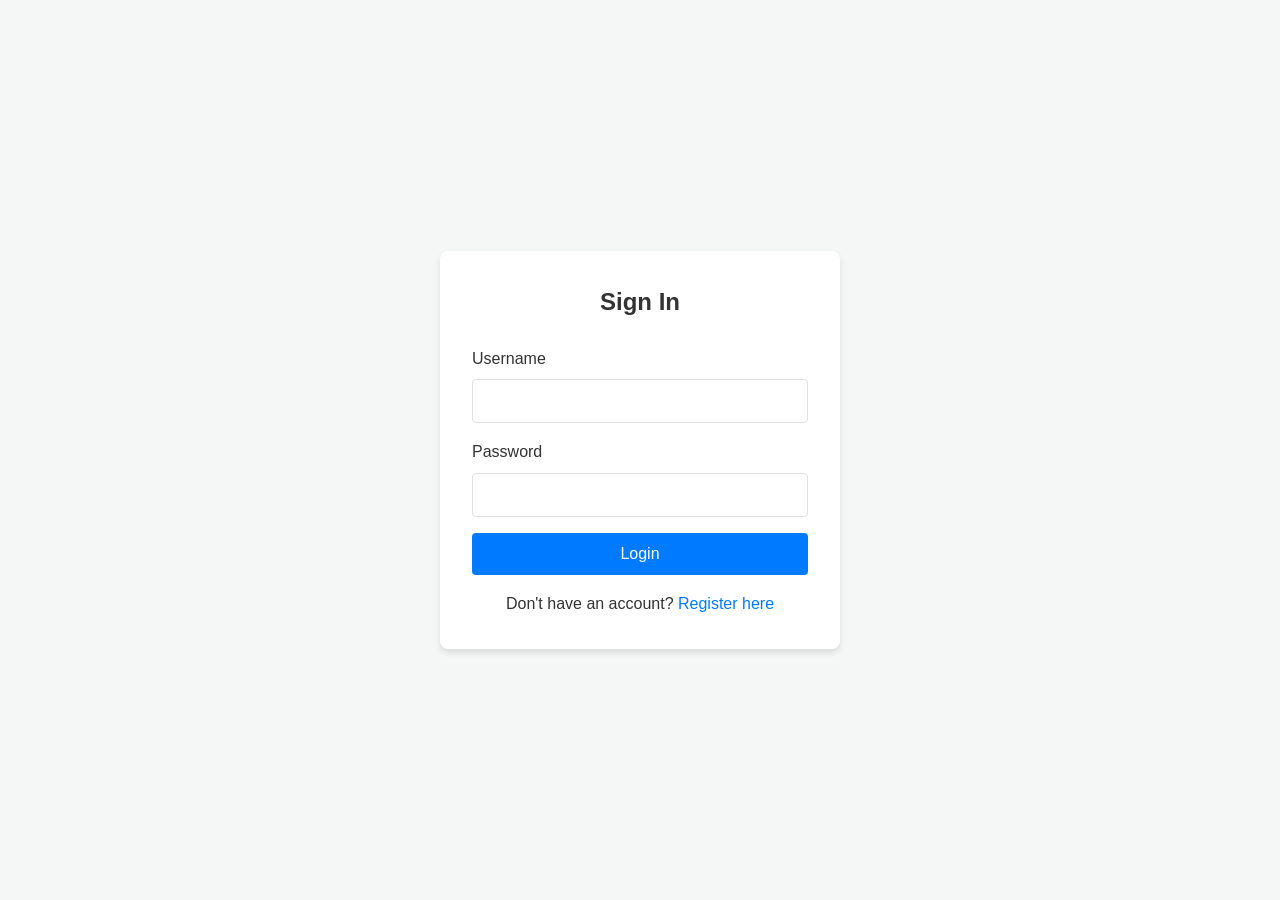
==== index.html @ 729dceb3 "Add mock frontend application" ====
<!DOCTYPE html>
<html lang="en">
<head>
    <meta charset="UTF-8">
    <meta name="viewport" content="width=device-width, initial-scale=1.0">
    <title>Contact Manager - Login</title>
    <link rel="stylesheet" href="css/style.css">
</head>
<body>
    <div class="auth-container">
        <!-- Login Form -->
        <div class="auth-card" id="loginCard">
            <h2>Sign In</h2>
            <div id="loginError" class="hidden" style="color: var(--danger-color); text-align: center; margin-bottom: 1rem;"></div>
            <form id="loginForm">
                <div class="form-group">
                    <label for="loginUsername">Username</label>
                    <input type="text" id="loginUsername" class="form-control" required>
                </div>
                <div class="form-group">
                    <label for="loginPassword">Password</label>
                    <input type="password" id="loginPassword" class="form-control" required>
                </div>
                <button type="submit" class="btn">Login</button>
            </form>
            <div class="toggle-link">
                Don't have an account? <a id="showRegisterBtn">Register here</a>
            </div>
        </div>

        <!-- Register Form -->
        <div class="auth-card hidden" id="registerCard">
            <h2>Create Account</h2>
            <div id="registerError" class="hidden" style="color: var(--danger-color); text-align: center; margin-bottom: 1rem;"></div>
            <form id="registerForm">
                <div class="form-group">
                    <label for="regFirstName">First Name</label>
                    <input type="text" id="regFirstName" class="form-control" required>
                </div>
                <div class="form-group">
                    <label for="regLastName">Last Name</label>
                    <input type="text" id="regLastName" class="form-control" required>
                </div>
                <div class="form-group">
                    <label for="regUsername">Username</label>
                    <input type="text" id="regUsername" class="form-control" required>
                </div>
                <div class="form-group">
                    <label for="regPassword">Password</label>
                    <input type="password" id="regPassword" class="form-control" required>
                </div>
                <button type="submit" class="btn">Register</button>
            </form>
            <div class="toggle-link">
                Already have an account? <a id="showLoginBtn">Sign In</a>
            </div>
        </div>
    </div>

    <script src="js/mockApi.js"></script>
    <script src="js/login.js"></script>
</body>
</html>
---- css/style.css ----
/* style.css */
:root {
    --primary-color: #007bff;
    --primary-hover: #0056b3;
    --bg-color: #f4f7f6;
    --card-bg: #ffffff;
    --text-color: #333333;
    --text-muted: #6c757d;
    --border-color: #e0e0e0;
    --danger-color: #dc3545;
    --danger-hover: #c82333;
    --success-color: #28a745;
}

* {
    box-sizing: border-box;
    margin: 0;
    padding: 0;
}

body {
    font-family: 'Segoe UI', Tahoma, Geneva, Verdana, sans-serif;
    background-color: var(--bg-color);
    color: var(--text-color);
    line-height: 1.6;
}

/* Auth Pages (Login/Register) */
.auth-container {
    display: flex;
    justify-content: center;
    align-items: center;
    height: 100vh;
}

.auth-card {
    background: var(--card-bg);
    padding: 2rem;
    border-radius: 8px;
    box-shadow: 0 4px 6px rgba(0,0,0,0.1);
    width: 100%;
    max-width: 400px;
}

.auth-card h2 {
    text-align: center;
    margin-bottom: 1.5rem;
}

.form-group {
    margin-bottom: 1rem;
}

.form-group label {
    display: block;
    margin-bottom: 0.5rem;
    font-weight: 500;
}

.form-control {
    width: 100%;
    padding: 0.75rem;
    border: 1px solid var(--border-color);
    border-radius: 4px;
    font-size: 1rem;
}

.form-control:focus {
    outline: none;
    border-color: var(--primary-color);
}

.btn {
    display: inline-block;
    background: var(--primary-color);
    color: #fff;
    padding: 0.75rem 1.5rem;
    border: none;
    border-radius: 4px;
    cursor: pointer;
    font-size: 1rem;
    width: 100%;
    text-align: center;
    text-decoration: none;
}

.btn:hover {
    background: var(--primary-hover);
}

.btn-danger {
    background: var(--danger-color);
}

.btn-danger:hover {
    background: var(--danger-hover);
}

.toggle-link {
    text-align: center;
    margin-top: 1rem;
}

.toggle-link a {
    color: var(--primary-color);
    cursor: pointer;
    text-decoration: none;
}

.toggle-link a:hover {
    text-decoration: underline;
}

#authError {
    color: var(--danger-color);
    text-align: center;
    margin-bottom: 1rem;
    min-height: 24px;
}

/* Dashboard */
.dashboard-header {
    background: var(--card-bg);
    padding: 1rem 2rem;
    display: flex;
    justify-content: space-between;
    align-items: center;
    box-shadow: 0 2px 4px rgba(0,0,0,0.1);
}

.user-info {
    font-weight: bold;
}

.dashboard-container {
    max-width: 1000px;
    margin: 2rem auto;
    padding: 0 1rem;
}

.toolbar {
    display: flex;
    justify-content: space-between;
    margin-bottom: 1rem;
    gap: 1rem;
}

.search-bar {
    flex-grow: 1;
}

.contacts-grid {
    display: grid;
    grid-template-columns: repeat(auto-fill, minmax(300px, 1fr));
    gap: 1rem;
}

.contact-card {
    background: var(--card-bg);
    border-radius: 8px;
    padding: 1.5rem;
    box-shadow: 0 2px 4px rgba(0,0,0,0.05);
    border: 1px solid var(--border-color);
}

.contact-header {
    font-size: 1.25rem;
    font-weight: bold;
    margin-bottom: 0.5rem;
}

.contact-detail {
    color: var(--text-muted);
    margin-bottom: 0.25rem;
}

.contact-actions {
    margin-top: 1rem;
    display: flex;
    gap: 0.5rem;
}

.contact-actions .btn {
    padding: 0.5rem 1rem;
    font-size: 0.875rem;
}

/* Modal */
.modal {
    display: none; 
    position: fixed;
    z-index: 1000;
    left: 0;
    top: 0;
    width: 100%;
    height: 100%;
    overflow: auto;
    background-color: rgba(0,0,0,0.5);
    align-items: center;
    justify-content: center;
}

.modal.active {
    display: flex;
}

.modal-content {
    background-color: var(--card-bg);
    padding: 2rem;
    border-radius: 8px;
    width: 100%;
    max-width: 500px;
}

.modal-header {
    display: flex;
    justify-content: space-between;
    align-items: center;
    margin-bottom: 1.5rem;
}

.close-btn {
    font-size: 1.5rem;
    cursor: pointer;
    color: var(--text-muted);
}

.close-btn:hover {
    color: var(--text-color);
}

/* Utilities */
.hidden {
    display: none !important;
}
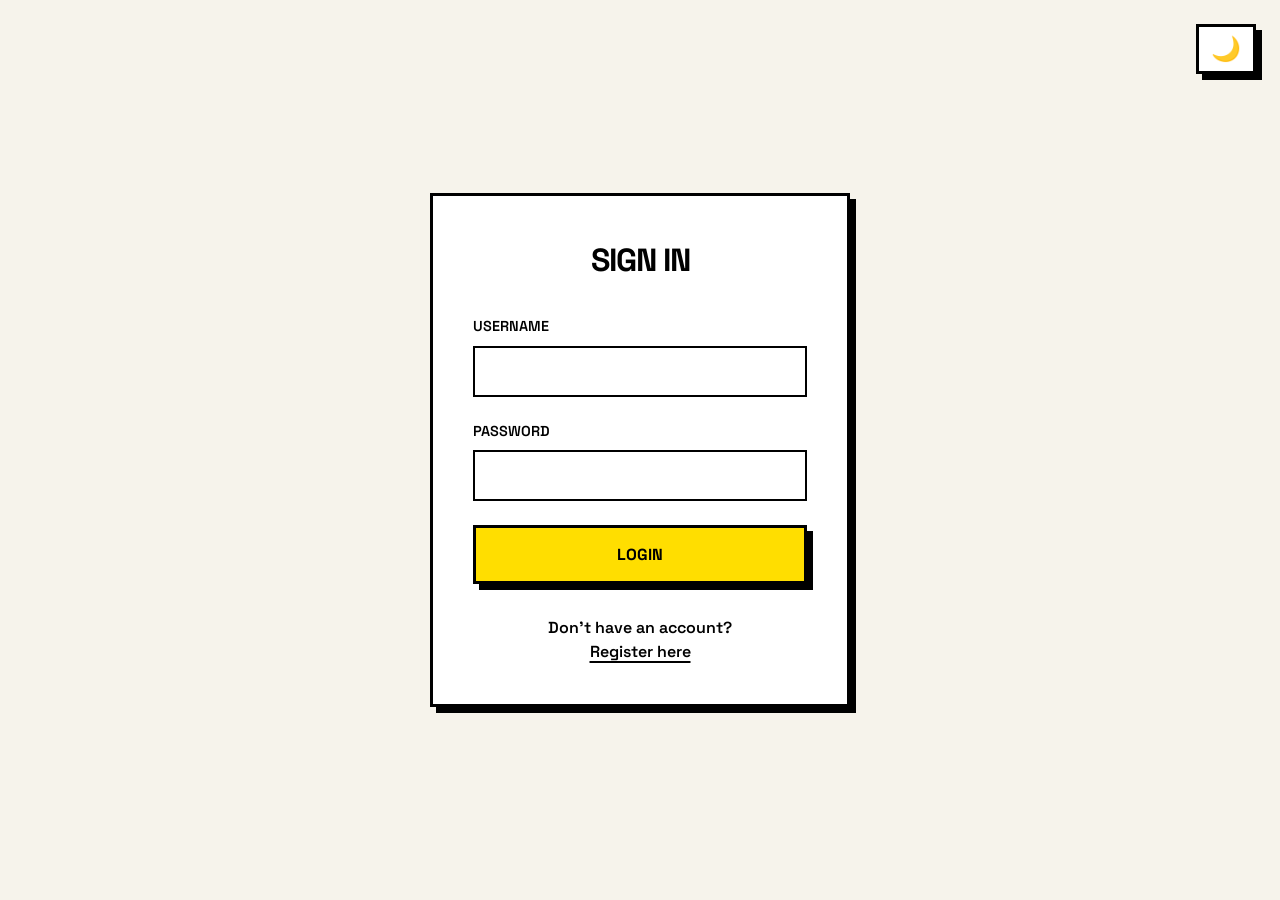
==== commit 82154a72: "Prototype UI design" ====
--- a/index.html
+++ b/index.html
@@ -5,13 +5,17 @@
     <meta name="viewport" content="width=device-width, initial-scale=1.0">
     <title>Contact Manager - Login</title>
     <link rel="stylesheet" href="css/style.css">
+    <script src="js/theme.js"></script>
 </head>
 <body>
+    <div style="position: absolute; top: 1.5rem; right: 1.5rem;">
+        <button id="themeToggleBtn" class="theme-toggle" aria-label="Toggle Dark Mode">🌙</button>
+    </div>
     <div class="auth-container">
         <!-- Login Form -->
         <div class="auth-card" id="loginCard">
             <h2>Sign In</h2>
-            <div id="loginError" class="hidden" style="color: var(--danger-color); text-align: center; margin-bottom: 1rem;"></div>
+            <div id="loginError" class="hidden" style="color: var(--danger-color); text-align: center; margin-bottom: 1rem; font-weight: 700;"></div>
             <form id="loginForm">
                 <div class="form-group">
                     <label for="loginUsername">Username</label>
@@ -24,14 +28,14 @@
                 <button type="submit" class="btn">Login</button>
             </form>
             <div class="toggle-link">
-                Don't have an account? <a id="showRegisterBtn">Register here</a>
+                Don't have an account? <br><a id="showRegisterBtn">Register here</a>
             </div>
         </div>
 
         <!-- Register Form -->
         <div class="auth-card hidden" id="registerCard">
             <h2>Create Account</h2>
-            <div id="registerError" class="hidden" style="color: var(--danger-color); text-align: center; margin-bottom: 1rem;"></div>
+            <div id="registerError" class="hidden" style="color: var(--danger-color); text-align: center; margin-bottom: 1rem; font-weight: 700;"></div>
             <form id="registerForm">
                 <div class="form-group">
                     <label for="regFirstName">First Name</label>
@@ -52,7 +56,7 @@
                 <button type="submit" class="btn">Register</button>
             </form>
             <div class="toggle-link">
-                Already have an account? <a id="showLoginBtn">Sign In</a>
+                Already have an account? <br><a id="showLoginBtn">Sign In</a>
             </div>
         </div>
     </div>
--- a/css/style.css
+++ b/css/style.css
@@ -1,15 +1,40 @@
-/* style.css */
+@import url('https://fonts.googleapis.com/css2?family=Space+Grotesk:wght@400;600;700&display=swap');
+
 :root {
-    --primary-color: #007bff;
-    --primary-hover: #0056b3;
-    --bg-color: #f4f7f6;
+    /* Light Mode - Neo-Brutalist */
+    --bg-color: #f6f3eb; /* Off-white / beige */
     --card-bg: #ffffff;
-    --text-color: #333333;
-    --text-muted: #6c757d;
-    --border-color: #e0e0e0;
-    --danger-color: #dc3545;
-    --danger-hover: #c82333;
-    --success-color: #28a745;
+    --text-main: #000000;
+    --border-color: #000000;
+    --accent-color: #ffde00; /* Punchy Yellow */
+    --accent-hover: #ffb700;
+    --danger-color: #ff3366; /* Punchy Pink/Red */
+    --danger-hover: #d11244;
+    --btn-text: #000000;
+    
+    --shadow-hard: 6px 6px 0px #000000;
+    --shadow-hard-hover: 2px 2px 0px #000000;
+    --border-thick: 3px solid #000000;
+    --border-thin: 2px solid #000000;
+    --radius: 0px; /* Sharp corners */
+}
+
+[data-theme="dark"] {
+    /* Dark Mode - Neo-Brutalist */
+    --bg-color: #1a1a1a;
+    --card-bg: #2d2d2d;
+    --text-main: #ffffff;
+    --border-color: #ffffff;
+    --accent-color: #ccff00; /* Electric Lime */
+    --accent-hover: #aadd00;
+    --danger-color: #ff3366;
+    --danger-hover: #ff668c;
+    --btn-text: #000000;
+    
+    --shadow-hard: 6px 6px 0px #ffffff;
+    --shadow-hard-hover: 2px 2px 0px #ffffff;
+    --border-thick: 3px solid #ffffff;
+    --border-thin: 2px solid #ffffff;
 }
 
 * {
@@ -19,10 +44,11 @@
 }
 
 body {
-    font-family: 'Segoe UI', Tahoma, Geneva, Verdana, sans-serif;
+    font-family: 'Space Grotesk', system-ui, sans-serif;
     background-color: var(--bg-color);
-    color: var(--text-color);
-    line-height: 1.6;
+    color: var(--text-main);
+    line-height: 1.5;
+    min-height: 100vh;
 }
 
 /* Auth Pages (Login/Register) */
@@ -31,65 +57,84 @@
     justify-content: center;
     align-items: center;
     height: 100vh;
+    padding: 1rem;
 }
 
 .auth-card {
     background: var(--card-bg);
-    padding: 2rem;
-    border-radius: 8px;
-    box-shadow: 0 4px 6px rgba(0,0,0,0.1);
-    width: 100%;
-    max-width: 400px;
+    border: var(--border-thick);
+    box-shadow: var(--shadow-hard);
+    padding: 2.5rem;
+    width: 100%;
+    max-width: 420px;
+    border-radius: var(--radius);
 }
 
 .auth-card h2 {
     text-align: center;
-    margin-bottom: 1.5rem;
-}
-
-.form-group {
-    margin-bottom: 1rem;
-}
+    margin-bottom: 2rem;
+    font-weight: 700;
+    font-size: 2rem;
+    text-transform: uppercase;
+    letter-spacing: -1px;
+}
+
+.form-group { margin-bottom: 1.5rem; }
 
 .form-group label {
     display: block;
     margin-bottom: 0.5rem;
-    font-weight: 500;
+    font-weight: 600;
+    text-transform: uppercase;
+    font-size: 0.9rem;
 }
 
 .form-control {
     width: 100%;
-    padding: 0.75rem;
-    border: 1px solid var(--border-color);
-    border-radius: 4px;
+    padding: 0.8rem;
+    background: var(--card-bg);
+    border: var(--border-thin);
+    color: var(--text-main);
+    font-family: inherit;
     font-size: 1rem;
+    font-weight: 600;
 }
 
 .form-control:focus {
     outline: none;
-    border-color: var(--primary-color);
+    background: var(--bg-color);
 }
 
 .btn {
-    display: inline-block;
-    background: var(--primary-color);
-    color: #fff;
-    padding: 0.75rem 1.5rem;
-    border: none;
-    border-radius: 4px;
+    display: inline-flex;
+    align-items: center;
+    justify-content: center;
+    background: var(--accent-color);
+    color: var(--btn-text);
+    padding: 1rem;
+    border: var(--border-thick);
+    box-shadow: var(--shadow-hard);
+    font-family: inherit;
+    font-size: 1rem;
+    font-weight: 700;
+    text-transform: uppercase;
     cursor: pointer;
-    font-size: 1rem;
-    width: 100%;
-    text-align: center;
-    text-decoration: none;
+    width: 100%;
+    transition: all 0.1s ease;
 }
 
 .btn:hover {
-    background: var(--primary-hover);
+    background: var(--accent-hover);
+}
+
+.btn:active {
+    transform: translate(4px, 4px);
+    box-shadow: var(--shadow-hard-hover);
 }
 
 .btn-danger {
     background: var(--danger-color);
+    color: #ffffff;
 }
 
 .btn-danger:hover {
@@ -98,91 +143,117 @@
 
 .toggle-link {
     text-align: center;
-    margin-top: 1rem;
+    margin-top: 2rem;
+    font-weight: 600;
 }
 
 .toggle-link a {
-    color: var(--primary-color);
+    color: var(--text-main);
     cursor: pointer;
-    text-decoration: none;
+    text-decoration: underline;
+    text-underline-offset: 4px;
+    text-decoration-thickness: 2px;
 }
 
 .toggle-link a:hover {
-    text-decoration: underline;
-}
-
-#authError {
-    color: var(--danger-color);
-    text-align: center;
-    margin-bottom: 1rem;
-    min-height: 24px;
+    color: var(--accent-color);
+    background: var(--text-main);
 }
 
 /* Dashboard */
 .dashboard-header {
     background: var(--card-bg);
-    padding: 1rem 2rem;
+    border-bottom: var(--border-thick);
+    padding: 1.5rem 5%;
     display: flex;
     justify-content: space-between;
     align-items: center;
-    box-shadow: 0 2px 4px rgba(0,0,0,0.1);
 }
 
 .user-info {
-    font-weight: bold;
+    font-weight: 700;
+    font-size: 1.2rem;
+    text-transform: uppercase;
 }
 
 .dashboard-container {
-    max-width: 1000px;
-    margin: 2rem auto;
-    padding: 0 1rem;
+    max-width: 1200px;
+    margin: 3rem auto;
+    padding: 0 1.5rem;
 }
 
 .toolbar {
     display: flex;
     justify-content: space-between;
-    margin-bottom: 1rem;
-    gap: 1rem;
+    align-items: stretch;
+    margin-bottom: 3rem;
+    gap: 1.5rem;
+    flex-wrap: wrap;
 }
 
 .search-bar {
     flex-grow: 1;
+    max-width: 600px;
+    box-shadow: var(--shadow-hard);
 }
 
 .contacts-grid {
     display: grid;
-    grid-template-columns: repeat(auto-fill, minmax(300px, 1fr));
+    grid-template-columns: repeat(auto-fill, minmax(320px, 1fr));
+    gap: 2rem;
+}
+
+.contact-card {
+    background: var(--card-bg);
+    border: var(--border-thick);
+    box-shadow: var(--shadow-hard);
+    padding: 1.5rem;
+    transition: transform 0.1s ease, box-shadow 0.1s ease;
+}
+
+.contact-card:hover {
+    transform: translate(-4px, -4px);
+    box-shadow: 10px 10px 0px var(--border-color);
+}
+
+.contact-header {
+    font-size: 1.5rem;
+    font-weight: 700;
+    margin-bottom: 1rem;
+    display: flex;
+    align-items: center;
     gap: 1rem;
-}
-
-.contact-card {
-    background: var(--card-bg);
-    border-radius: 8px;
-    padding: 1.5rem;
-    box-shadow: 0 2px 4px rgba(0,0,0,0.05);
-    border: 1px solid var(--border-color);
-}
-
-.contact-header {
-    font-size: 1.25rem;
-    font-weight: bold;
+    border-bottom: var(--border-thick);
+    padding-bottom: 1rem;
+}
+
+.contact-avatar {
+    width: 50px;
+    height: 50px;
+    border: var(--border-thick);
+    background: var(--accent-color);
+    color: var(--btn-text);
+    display: flex;
+    align-items: center;
+    justify-content: center;
+    font-weight: 700;
+    font-size: 1.2rem;
+    flex-shrink: 0;
+}
+
+.contact-detail {
     margin-bottom: 0.5rem;
-}
-
-.contact-detail {
-    color: var(--text-muted);
-    margin-bottom: 0.25rem;
+    display: flex;
+    align-items: center;
+    gap: 0.75rem;
+    font-size: 1rem;
+    font-weight: 600;
 }
 
 .contact-actions {
-    margin-top: 1rem;
-    display: flex;
-    gap: 0.5rem;
-}
-
-.contact-actions .btn {
-    padding: 0.5rem 1rem;
-    font-size: 0.875rem;
+    margin-top: 1.5rem;
+    display: flex;
+    gap: 1rem;
 }
 
 /* Modal */
@@ -194,20 +265,19 @@
     top: 0;
     width: 100%;
     height: 100%;
-    overflow: auto;
-    background-color: rgba(0,0,0,0.5);
-    align-items: center;
-    justify-content: center;
-}
-
-.modal.active {
-    display: flex;
-}
+    background-color: rgba(0,0,0,0.8);
+    align-items: center;
+    justify-content: center;
+    padding: 1rem;
+}
+
+.modal.active { display: flex; }
 
 .modal-content {
-    background-color: var(--card-bg);
-    padding: 2rem;
-    border-radius: 8px;
+    background: var(--card-bg);
+    border: var(--border-thick);
+    box-shadow: 12px 12px 0px var(--border-color);
+    padding: 2.5rem;
     width: 100%;
     max-width: 500px;
 }
@@ -216,20 +286,44 @@
     display: flex;
     justify-content: space-between;
     align-items: center;
-    margin-bottom: 1.5rem;
-}
+    margin-bottom: 2rem;
+    border-bottom: var(--border-thick);
+    padding-bottom: 1rem;
+}
+
+.modal-header h2 { font-weight: 700; font-size: 1.8rem; text-transform: uppercase;}
 
 .close-btn {
+    font-size: 2.5rem;
+    cursor: pointer;
+    font-weight: 700;
+    line-height: 1;
+}
+
+.close-btn:hover { color: var(--danger-color); }
+
+/* Theme Toggle Button */
+.theme-toggle {
+    background: var(--card-bg);
+    border: var(--border-thick);
+    color: var(--text-main);
     font-size: 1.5rem;
     cursor: pointer;
-    color: var(--text-muted);
-}
-
-.close-btn:hover {
-    color: var(--text-color);
-}
-
-/* Utilities */
-.hidden {
-    display: none !important;
-}
+    padding: 0.5rem 0.75rem;
+    display: flex;
+    align-items: center;
+    justify-content: center;
+    box-shadow: var(--shadow-hard);
+    transition: all 0.1s ease;
+}
+
+.theme-toggle:hover {
+    background: var(--accent-color);
+}
+
+.theme-toggle:active {
+    transform: translate(4px, 4px);
+    box-shadow: var(--shadow-hard-hover);
+}
+
+.hidden { display: none !important; }
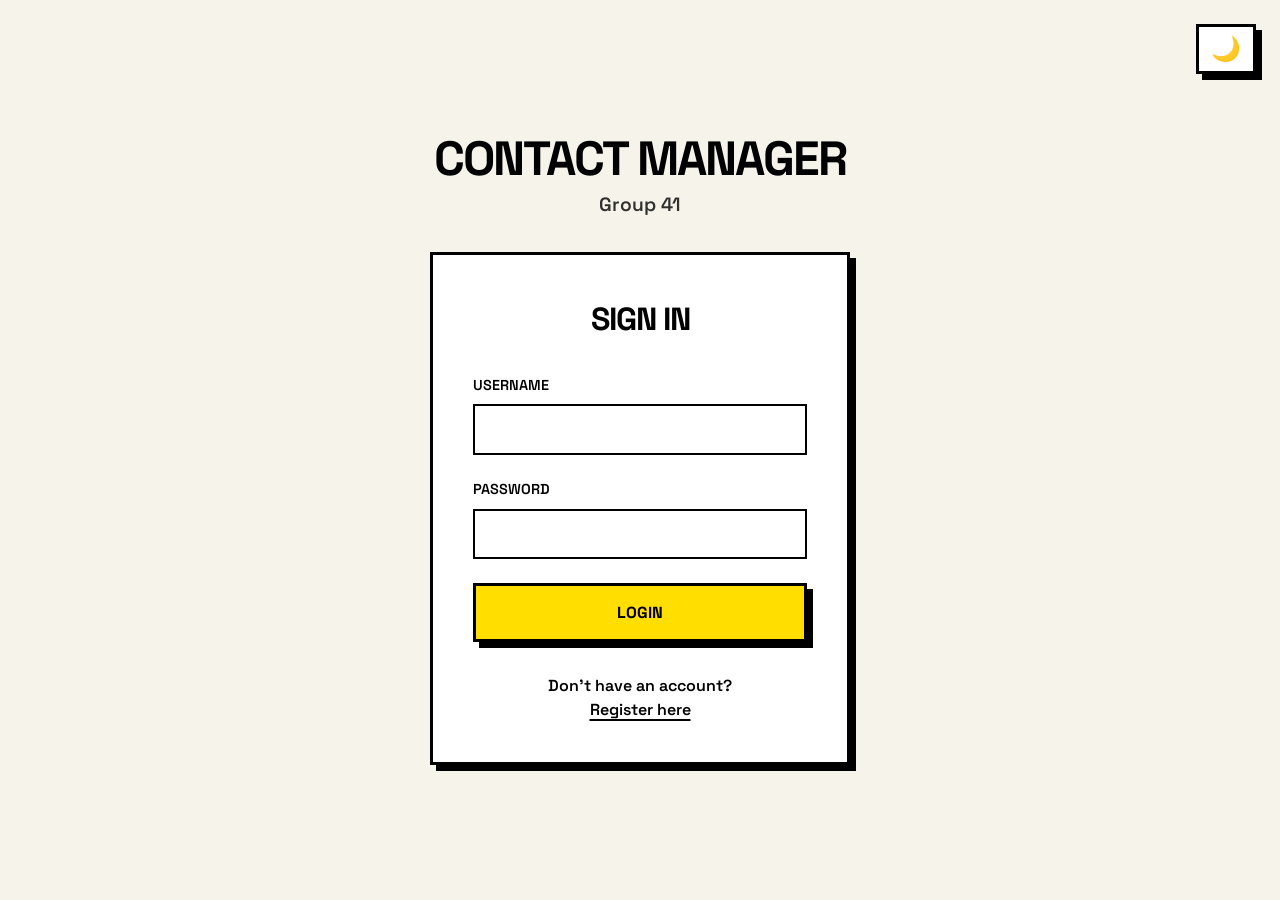
==== commit 3a7a07b2: "Add Contact Manager title to login page" ====
--- a/index.html
+++ b/index.html
@@ -11,7 +11,13 @@
     <div style="position: absolute; top: 1.5rem; right: 1.5rem;">
         <button id="themeToggleBtn" class="theme-toggle" aria-label="Toggle Dark Mode">🌙</button>
     </div>
-    <div class="auth-container">
+    <div class="auth-container" style="flex-direction: column; gap: 2rem;">
+        
+        <div style="text-align: center;">
+            <h1 style="font-size: 3rem; text-transform: uppercase; font-weight: 700; letter-spacing: -2px; margin-bottom: 0.5rem; line-height: 1;">Contact Manager</h1>
+            <p style="font-weight: 600; opacity: 0.8; font-size: 1.2rem;">Group 41</p>
+        </div>
+
         <!-- Login Form -->
         <div class="auth-card" id="loginCard">
             <h2>Sign In</h2>
@@ -61,7 +67,6 @@
         </div>
     </div>
 
-    <script src="js/mockApi.js"></script>
     <script src="js/login.js"></script>
 </body>
 </html>
--- a/css/style.css
+++ b/css/style.css
@@ -1,5 +1,6 @@
 @import url('https://fonts.googleapis.com/css2?family=Space+Grotesk:wght@400;600;700&display=swap');
 
+/* AI-assisted: Neo-Brutalist styling generated by Gemini */
 :root {
     /* Light Mode - Neo-Brutalist */
     --bg-color: #f6f3eb; /* Off-white / beige */
@@ -25,8 +26,8 @@
     --card-bg: #2d2d2d;
     --text-main: #ffffff;
     --border-color: #ffffff;
-    --accent-color: #ccff00; /* Electric Lime */
-    --accent-hover: #aadd00;
+    --accent-color: #ffde00; /* Punchy Yellow */
+    --accent-hover: #ffb700;
     --danger-color: #ff3366;
     --danger-hover: #ff668c;
     --btn-text: #000000;
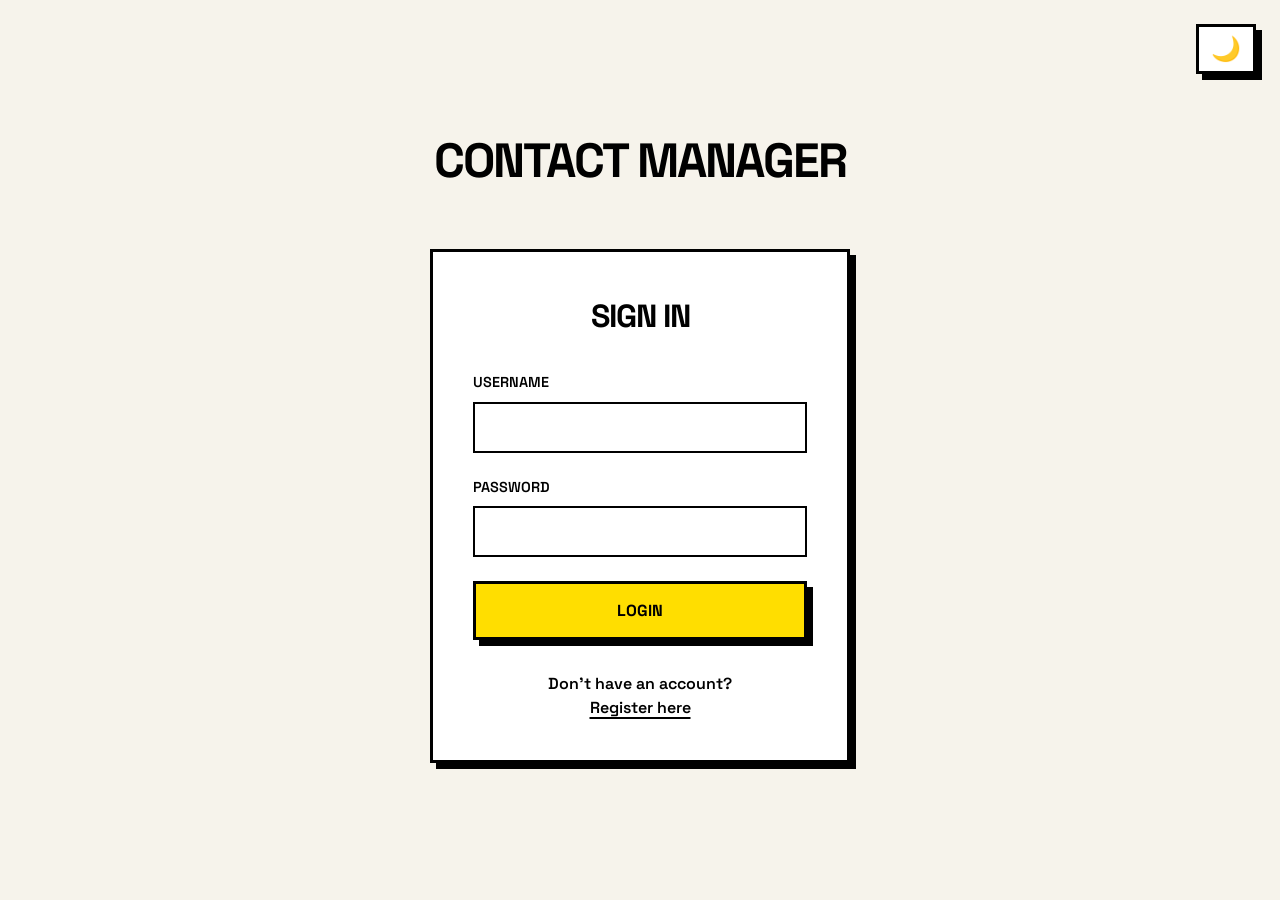
==== commit cfff9536: "Remove Group 41 subtitle from login" ====
--- a/index.html
+++ b/index.html
@@ -14,8 +14,7 @@
     <div class="auth-container" style="flex-direction: column; gap: 2rem;">
         
         <div style="text-align: center;">
-            <h1 style="font-size: 3rem; text-transform: uppercase; font-weight: 700; letter-spacing: -2px; margin-bottom: 0.5rem; line-height: 1;">Contact Manager</h1>
-            <p style="font-weight: 600; opacity: 0.8; font-size: 1.2rem;">Group 41</p>
+            <h1 style="font-size: 3rem; text-transform: uppercase; font-weight: 700; letter-spacing: -2px; margin-bottom: 2rem; line-height: 1;">Contact Manager</h1>
         </div>
 
         <!-- Login Form -->
